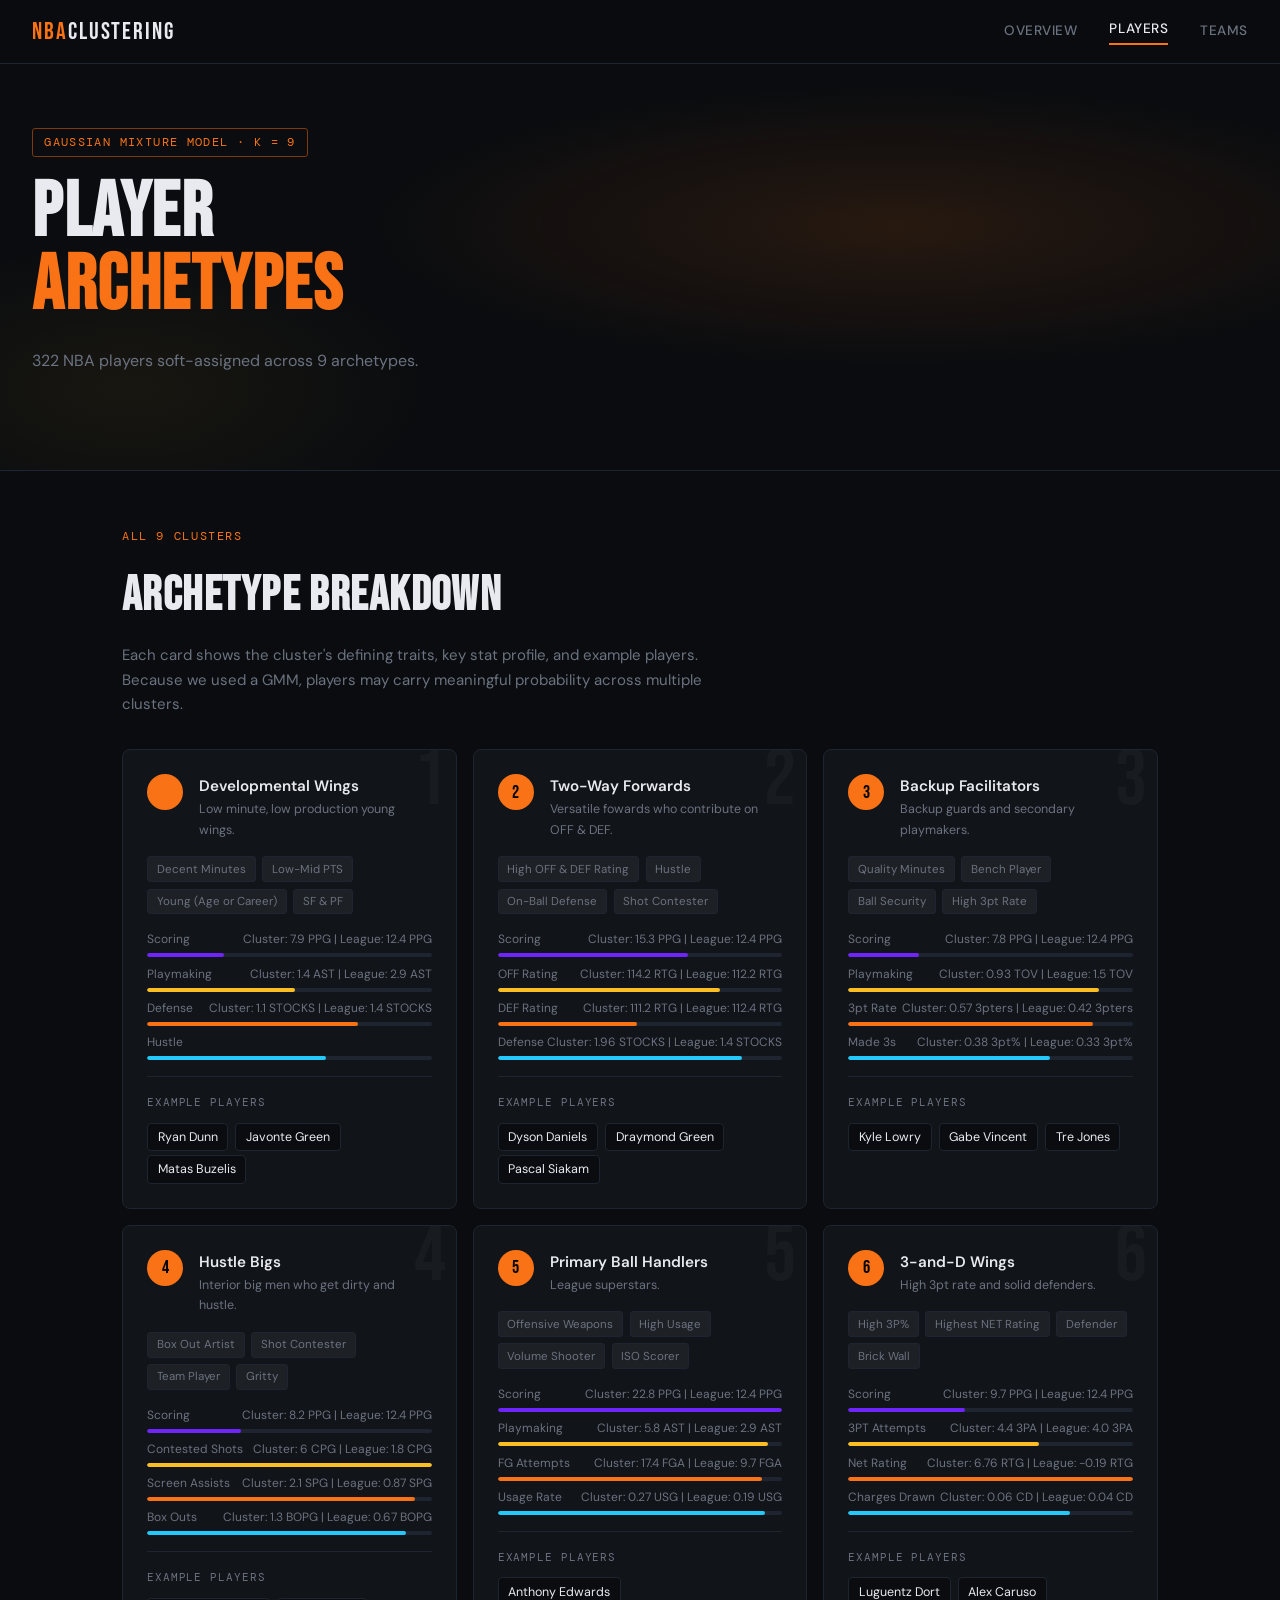
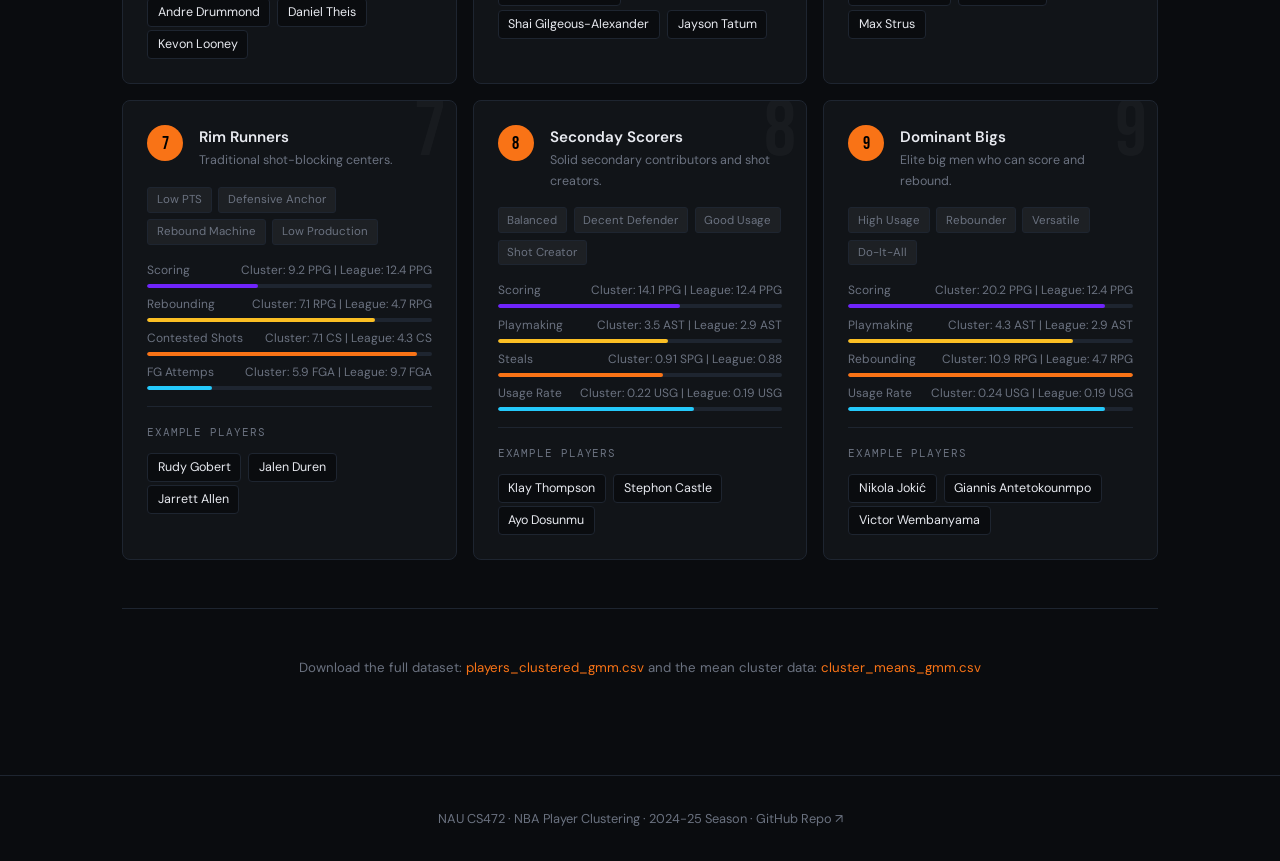
==== docs/players.html @ 8ed88660 "Added necessary GitHub pages .html files Added an index.html homepage breaking down our pipeline imp" ====
<!DOCTYPE html>
<html lang="en">

<head>
  <meta charset="UTF-8" />
  <meta name="viewport" content="width=device-width, initial-scale=1.0" />
  <title>Player Archetypes | NBA Clustering</title>
  <link rel="stylesheet" href="style.css" />
</head>

<body>

  <!-- nav bar -->
  <nav>
    <div class="nav-logo">NBA<span>Clustering</span></div>
    <a href="index.html">Overview</a>
    <a href="players.html" class="active">Players</a>
    <a href="teams.html">Teams</a>
  </nav>

  <!-- header -->
  <section class="hero" style="padding: 4rem 2rem 3.5rem;">
    <div class="hero-inner">
      <div class="hero-tag">Gaussian Mixture Model · k = 9</div>
      <h1 style="font-size: clamp(2.5rem, 6vw, 5rem);">Player<br><em>Archetypes</em></h1>
      <p class="hero-desc">
        322 NBA players soft-assigned across 9 archetypes.
      </p>
    </div>
  </section>

  <main class="page">

    <div class="section-label">All 9 Clusters</div>
    <h2 class="section-title">Archetype Breakdown</h2>
    <p class="section-sub" style="margin-bottom:2rem;">
      Each card shows the cluster's defining
      traits, key stat profile, and example players. Because we used a GMM, players may carry
      meaningful probability across multiple clusters.
    </p>

    <div class="cluster-grid">

      <!-- cluster 0 -->
      <div class="card cluster-card" data-num="1">
        <div class="cluster-header">
          <div class="cluster-num"></div>
          <div>
            <div class="cluster-title">Developmental Wings</div>
            <div class="cluster-sub">Low minute, low production young wings.</div>
          </div>
        </div>
        <div class="cluster-traits">
          <span class="trait">Decent Minutes</span>
          <span class="trait">Low-Mid PTS</span>
          <span class="trait">Young (Age or Career)</span>
          <span class="trait">SF & PF</span>
        </div>
        <div class="cluster-bar-row">
          <div class="cluster-bar-label"><span>Scoring</span>
            <span>Cluster: 7.9 PPG | League: 12.4 PPG</span>
          </div>
          <div class="cluster-bar-track">
            <div class="cluster-bar-fill purple" style="width:27%"></div>
          </div>
        </div>
        <div class="cluster-bar-row">
          <div class="cluster-bar-label"><span>Playmaking</span>
            <span>Cluster: 1.4 AST | League: 2.9 AST</span>
          </div>
          <div class="cluster-bar-track">
            <div class="cluster-bar-fill gold" style="width:52%"></div>
          </div>
        </div>
        <div class="cluster-bar-row">
          <div class="cluster-bar-label"><span>Defense</span>
            <span>Cluster: 1.1 STOCKS | League: 1.4 STOCKS</span>
          </div>
          <div class="cluster-bar-track">
            <div class="cluster-bar-fill" style="width:74%"></div>
          </div>
        </div>
        <div class="cluster-bar-row">
          <div class="cluster-bar-label"><span>Hustle</span></div>
          <div class="cluster-bar-track">
            <div class="cluster-bar-fill teal" style="width:63%"></div>
          </div>
        </div>
        <div class="cluster-players">
          <div class="cluster-players-label">Example Players</div>
          <span class="player-pill">Ryan Dunn</span>
          <span class="player-pill">Javonte Green</span>
          <span class="player-pill">Matas Buzelis</span>
        </div>
      </div>

      <!-- cluster 1 -->
      <div class="card cluster-card" data-num="2">
        <div class="cluster-header">
          <div class="cluster-num">2</div>
          <div>
            <div class="cluster-title">Two-Way Forwards</div>
            <div class="cluster-sub">Versatile fowards who contribute on OFF & DEF.</div>
          </div>
        </div>
        <div class="cluster-traits">
          <span class="trait">High OFF & DEF Rating</span>
          <span class="trait">Hustle</span>
          <span class="trait">On-Ball Defense</span>
          <span class="trait">Shot Contester</span>
        </div>
        <div class="cluster-bar-row">
          <div class="cluster-bar-label"><span>Scoring</span>
            <span>Cluster: 15.3 PPG | League: 12.4 PPG</span>
          </div>
          <div class="cluster-bar-track">
            <div class="cluster-bar-fill purple" style="width:67%"></div>
          </div>
        </div>
        <div class="cluster-bar-row">
          <div class="cluster-bar-label"><span>OFF Rating</span>
            <span>Cluster: 114.2 RTG | League: 112.2 RTG</span>
          </div>
          <div class="cluster-bar-track">
            <div class="cluster-bar-fill gold" style="width:78%"></div>
          </div>
        </div>
        <div class="cluster-bar-row">
          <div class="cluster-bar-label"><span>DEF Rating</span>
            <span>Cluster: 111.2 RTG | League: 112.4 RTG</span>
          </div>
          <div class="cluster-bar-track">
            <div class="cluster-bar-fill" style="width:49%"></div>
          </div>
        </div>
        <div class="cluster-bar-row">
          <div class="cluster-bar-label"><span>Defense</span>
            <span>Cluster: 1.96 STOCKS | League: 1.4 STOCKS</span>
          </div>
          <div class="cluster-bar-track">
            <div class="cluster-bar-fill teal" style="width:86%"></div>
          </div>
        </div>
        <div class="cluster-players">
          <div class="cluster-players-label">Example Players</div>
          <span class="player-pill">Dyson Daniels</span>
          <span class="player-pill">Draymond Green</span>
          <span class="player-pill">Pascal Siakam</span>
        </div>
      </div>

      <!-- cluster 2 -->
      <div class="card cluster-card" data-num="3">
        <div class="cluster-header">
          <div class="cluster-num">3</div>
          <div>
            <div class="cluster-title">Backup Facilitators</div>
            <div class="cluster-sub">Backup guards and secondary playmakers.</div>
          </div>
        </div>
        <div class="cluster-traits">
          <span class="trait">Quality Minutes</span>
          <span class="trait">Bench Player</span>
          <span class="trait">Ball Security</span>
          <span class="trait">High 3pt Rate</span>
        </div>
        <div class="cluster-bar-row">
          <div class="cluster-bar-label"><span>Scoring</span>
            <span>Cluster: 7.8 PPG | League: 12.4 PPG</span>
          </div>
          <div class="cluster-bar-track">
            <div class="cluster-bar-fill purple" style="width:25%"></div>
          </div>
        </div>
        <div class="cluster-bar-row">
          <div class="cluster-bar-label"><span>Playmaking</span>
            <span>Cluster: 0.93 TOV | League: 1.5 TOV</span>
          </div>
          <div class="cluster-bar-track">
            <div class="cluster-bar-fill gold" style="width:88%"></div>
          </div>
        </div>
        <div class="cluster-bar-row">
          <div class="cluster-bar-label"><span>3pt Rate</span>
            <span>Cluster: 0.57 3pters | League: 0.42 3pters</span>
          </div>
          <div class="cluster-bar-track">
            <div class="cluster-bar-fill" style="width:86%"></div>
          </div>
        </div>
        <div class="cluster-bar-row">
          <div class="cluster-bar-label"><span>Made 3s</span>
            <span>Cluster: 0.38 3pt% | League: 0.33 3pt%</span>
          </div>
          <div class="cluster-bar-track">
            <div class="cluster-bar-fill teal" style="width:71%"></div>
          </div>
        </div>
        <div class="cluster-players">
          <div class="cluster-players-label">Example Players</div>
          <span class="player-pill">Kyle Lowry</span>
          <span class="player-pill">Gabe Vincent</span>
          <span class="player-pill">Tre Jones</span>
        </div>
      </div>

      <!-- cluster 3 -->
      <div class="card cluster-card" data-num="4">
        <div class="cluster-header">
          <div class="cluster-num">4</div>
          <div>
            <div class="cluster-title">Hustle Bigs</div>
            <div class="cluster-sub">Interior big men who get dirty and hustle.</div>
          </div>
        </div>
        <div class="cluster-traits">
          <span class="trait">Box Out Artist</span>
          <span class="trait">Shot Contester</span>
          <span class="trait">Team Player</span>
          <span class="trait">Gritty</span>
        </div>
        <div class="cluster-bar-row">
          <div class="cluster-bar-label"><span>Scoring</span>
            <span>Cluster: 8.2 PPG | League: 12.4 PPG</span>
          </div>
          <div class="cluster-bar-track">
            <div class="cluster-bar-fill purple" style="width:33%"></div>
          </div>
        </div>
        <div class="cluster-bar-row">
          <div class="cluster-bar-label"><span>Contested Shots</span>
            <span>Cluster: 6 CPG | League: 1.8 CPG</span>
          </div>
          <div class="cluster-bar-track">
            <div class="cluster-bar-fill gold" style="width:100%"></div>
          </div>
        </div>
        <div class="cluster-bar-row">
          <div class="cluster-bar-label"><span>Screen Assists</span>
            <span>Cluster: 2.1 SPG | League: 0.87 SPG</span>
          </div>
          <div class="cluster-bar-track">
            <div class="cluster-bar-fill" style="width:94%"></div>
          </div>
        </div>
        <div class="cluster-bar-row">
          <div class="cluster-bar-label"><span>Box Outs</span>
            <span>Cluster: 1.3 BOPG | League: 0.67 BOPG</span>
          </div>
          <div class="cluster-bar-track">
            <div class="cluster-bar-fill teal" style="width: 91%"></div>
          </div>
        </div>
        <div class="cluster-players">
          <div class="cluster-players-label">Example Players</div>
          <span class="player-pill">Andre Drummond</span>
          <span class="player-pill">Daniel Theis</span>
          <span class="player-pill">Kevon Looney</span>
        </div>
      </div>

      <!-- cluster 4 -->
      <div class="card cluster-card" data-num="5">
        <div class="cluster-header">
          <div class="cluster-num">5</div>
          <div>
            <div class="cluster-title">Primary Ball Handlers</div>
            <div class="cluster-sub">League superstars.</div>
          </div>
        </div>
        <div class="cluster-traits">
          <span class="trait">Offensive Weapons</span>
          <span class="trait">High Usage</span>
          <span class="trait">Volume Shooter</span>
          <span class="trait">ISO Scorer</span>
        </div>
        <div class="cluster-bar-row">
          <div class="cluster-bar-label"><span>Scoring</span>
            <span>Cluster: 22.8 PPG | League: 12.4 PPG</span>
          </div>
          <div class="cluster-bar-track">
            <div class="cluster-bar-fill purple" style="width:100%"></div>
          </div>
        </div>
        <div class="cluster-bar-row">
          <div class="cluster-bar-label"><span>Playmaking</span>
            <span>Cluster: 5.8 AST | League: 2.9 AST</span>
          </div>
          <div class="cluster-bar-track">
            <div class="cluster-bar-fill gold" style="width:95%"></div>
          </div>
        </div>
        <div class="cluster-bar-row">
          <div class="cluster-bar-label"><span>FG Attempts</span>
            <span>Cluster: 17.4 FGA | League: 9.7 FGA</span>
          </div>
          <div class="cluster-bar-track">
            <div class="cluster-bar-fill" style="width:93%"></div>
          </div>
        </div>
        <div class="cluster-bar-row">
          <div class="cluster-bar-label"><span>Usage Rate</span>
            <span>Cluster: 0.27 USG | League: 0.19 USG</span>
          </div>
          <div class="cluster-bar-track">
            <div class="cluster-bar-fill teal" style="width:94%"></div>
          </div>
        </div>
        <div class="cluster-players">
          <div class="cluster-players-label">Example Players</div>
          <span class="player-pill">Anthony Edwards</span>
          <span class="player-pill">Shai Gilgeous-Alexander</span>
          <span class="player-pill">Jayson Tatum</span>
        </div>
      </div>

      <!-- cluster 5 -->
      <div class="card cluster-card" data-num="6">
        <div class="cluster-header">
          <div class="cluster-num">6</div>
          <div>
            <div class="cluster-title">3-and-D Wings</div>
            <div class="cluster-sub">High 3pt rate and solid defenders.</div>
          </div>
        </div>
        <div class="cluster-traits">
          <span class="trait">High 3P%</span>
          <span class="trait">Highest NET Rating</span>
          <span class="trait">Defender</span>
          <span class="trait">Brick Wall</span>
        </div>
        <div class="cluster-bar-row">
          <div class="cluster-bar-label"><span>Scoring</span>
            <span>Cluster: 9.7 PPG | League: 12.4 PPG</span>
          </div>
          <div class="cluster-bar-track">
            <div class="cluster-bar-fill purple" style="width:41%"></div>
          </div>
        </div>
        <div class="cluster-bar-row">
          <div class="cluster-bar-label"><span>3PT Attempts</span>
            <span>Cluster: 4.4 3PA | League: 4.0 3PA</span>
          </div>
          <div class="cluster-bar-track">
            <div class="cluster-bar-fill gold" style="width:67%"></div>
          </div>
        </div>
        <div class="cluster-bar-row">
          <div class="cluster-bar-label"><span>Net Rating</span>
            <span>Cluster: 6.76 RTG | League: -0.19 RTG </span>
          </div>
          <div class="cluster-bar-track">
            <div class="cluster-bar-fill" style="width:100%"></div>
          </div>
        </div>
        <div class="cluster-bar-row">
          <div class="cluster-bar-label"><span>Charges Drawn</span>
            <span>Cluster: 0.06 CD | League: 0.04 CD</span>
          </div>
          <div class="cluster-bar-track">
            <div class="cluster-bar-fill teal" style="width:78%"></div>
          </div>
        </div>
        <div class="cluster-players">
          <div class="cluster-players-label">Example Players</div>
          <span class="player-pill">Luguentz Dort</span>
          <span class="player-pill">Alex Caruso</span>
          <span class="player-pill">Max Strus</span>
        </div>
      </div>

      <!-- cluster 6 -->
      <div class="card cluster-card" data-num="7">
        <div class="cluster-header">
          <div class="cluster-num">7</div>
          <div>
            <div class="cluster-title">Rim Runners</div>
            <div class="cluster-sub">Traditional shot-blocking centers.</div>
          </div>
        </div>
        <div class="cluster-traits">
          <span class="trait">Low PTS</span>
          <span class="trait">Defensive Anchor</span>
          <span class="trait">Rebound Machine</span>
          <span class="trait">Low Production</span>
        </div>
        <div class="cluster-bar-row">
          <div class="cluster-bar-label"><span>Scoring</span>
            <span>Cluster: 9.2 PPG | League: 12.4 PPG</span>
          </div>
          <div class="cluster-bar-track">
            <div class="cluster-bar-fill purple" style="width:39%"></div>
          </div>
        </div>
        <div class="cluster-bar-row">
          <div class="cluster-bar-label"><span>Rebounding</span>
            <span>Cluster: 7.1 RPG | League: 4.7 RPG</span>
          </div>
          <div class="cluster-bar-track">
            <div class="cluster-bar-fill gold" style="width:80%"></div>
          </div>
        </div>
        <div class="cluster-bar-row">
          <div class="cluster-bar-label"><span>Contested Shots</span>
            <span>Cluster: 7.1 CS | League: 4.3 CS</span>
          </div>
          <div class="cluster-bar-track">
            <div class="cluster-bar-fill" style="width:95%"></div>
          </div>
        </div>
        <div class="cluster-bar-row">
          <div class="cluster-bar-label"><span>FG Attemps</span>
            <span>Cluster: 5.9 FGA | League: 9.7 FGA</span>
          </div>
          <div class="cluster-bar-track">
            <div class="cluster-bar-fill teal" style="width:23%"></div>
          </div>
        </div>
        <div class="cluster-players">
          <div class="cluster-players-label">Example Players</div>
          <span class="player-pill">Rudy Gobert</span>
          <span class="player-pill">Jalen Duren</span>
          <span class="player-pill">Jarrett Allen</span>
        </div>
      </div>

      <!-- cluster 7 -->
      <div class="card cluster-card" data-num="8">
        <div class="cluster-header">
          <div class="cluster-num">8</div>
          <div>
            <div class="cluster-title">Seconday Scorers</div>
            <div class="cluster-sub">Solid secondary contributors and shot creators.</div>
          </div>
        </div>
        <div class="cluster-traits">
          <span class="trait">Balanced</span>
          <span class="trait">Decent Defender</span>
          <span class="trait">Good Usage</span>
          <span class="trait">Shot Creator</span>
        </div>
        <div class="cluster-bar-row">
          <div class="cluster-bar-label"><span>Scoring</span>
            <span>Cluster: 14.1 PPG | League: 12.4 PPG</span>
          </div>
          <div class="cluster-bar-track">
            <div class="cluster-bar-fill purple" style="width:64%"></div>
          </div>
        </div>
        <div class="cluster-bar-row">
          <div class="cluster-bar-label"><span>Playmaking</span>
            <span>Cluster: 3.5 AST | League: 2.9 AST</span>
          </div>
          <div class="cluster-bar-track">
            <div class="cluster-bar-fill gold" style="width:60%"></div>
          </div>
        </div>
        <div class="cluster-bar-row">
          <div class="cluster-bar-label"><span>Steals</span>
            <span>Cluster: 0.91 SPG | League: 0.88</span>
          </div>
          <div class="cluster-bar-track">
            <div class="cluster-bar-fill" style="width:58%"></div>
          </div>
        </div>
        <div class="cluster-bar-row">
          <div class="cluster-bar-label"><span>Usage Rate</span>
            <span>Cluster: 0.22 USG | League: 0.19 USG</span>
          </div>
          <div class="cluster-bar-track">
            <div class="cluster-bar-fill teal" style="width:69%"></div>
          </div>
        </div>
        <div class="cluster-players">
          <div class="cluster-players-label">Example Players</div>
          <span class="player-pill">Klay Thompson</span>
          <span class="player-pill">Stephon Castle</span>
          <span class="player-pill">Ayo Dosunmu</span>
        </div>
      </div>

      <!-- cluster 8 -->
      <div class="card cluster-card" data-num="9">
        <div class="cluster-header">
          <div class="cluster-num">9</div>
          <div>
            <div class="cluster-title">Dominant Bigs</div>
            <div class="cluster-sub">Elite big men who can score and rebound.</div>
          </div>
        </div>
        <div class="cluster-traits">
          <span class="trait">High Usage</span>
          <span class="trait">Rebounder</span>
          <span class="trait">Versatile</span>
          <span class="trait">Do-It-All</span>
        </div>
        <div class="cluster-bar-row">
          <div class="cluster-bar-label"><span>Scoring</span>
            <span>Cluster: 20.2 PPG | League: 12.4 PPG</span>
          </div>
          <div class="cluster-bar-track">
            <div class="cluster-bar-fill purple" style="width:90%"></div>
          </div>
        </div>
        <div class="cluster-bar-row">
          <div class="cluster-bar-label"><span>Playmaking</span>
            <span>Cluster: 4.3 AST | League: 2.9 AST</span>
          </div>
          <div class="cluster-bar-track">
            <div class="cluster-bar-fill gold" style="width:79%"></div>
          </div>
        </div>
        <div class="cluster-bar-row">
          <div class="cluster-bar-label"><span>Rebounding</span>
            <span>Cluster: 10.9 RPG | League: 4.7 RPG</span>
          </div>
          <div class="cluster-bar-track">
            <div class="cluster-bar-fill" style="width:100%"></div>
          </div>
        </div>
        <div class="cluster-bar-row">
          <div class="cluster-bar-label"><span>Usage Rate</span>
            <span>Cluster: 0.24 USG | League: 0.19 USG</span>
          </div>
          <div class="cluster-bar-track">
            <div class="cluster-bar-fill teal" style="width:90%"></div>
          </div>
        </div>
        <div class="cluster-players">
          <div class="cluster-players-label">Example Players</div>
          <span class="player-pill">Nikola Jokić</span>
          <span class="player-pill">Giannis Antetokounmpo</span>
          <span class="player-pill">Victor Wembanyama</span>
        </div>
      </div>

    </div>

    <!-- end cluster-grid -->

    <hr class="divider" />

    <p style="font-size:.83rem; color:var(--muted); text-align:center;">
      Download the full dataset: <a href="/outputs/players_clustered_gmm.csv" download>players_clustered_gmm.csv</a>
      and
      the mean cluster data: <a href="/outputs/cluster_means_gmm.csv" download>cluster_means_gmm.csv</a>
    </p>

  </main>

  <footer>
    NAU CS472 · NBA Player Clustering · 2024-25 Season ·
    <a href="https://github.com/dr3w-mg/CS472-NBA-Clustering" target="_blank">GitHub Repo ↗</a>
  </footer>

</body>

</html>
---- docs/style.css ----
@import url('https://fonts.googleapis.com/css2?family=Bebas+Neue&family=DM+Sans:wght@300;400;500;600&family=DM+Mono:wght@400;500&display=swap');

/* constants */
:root {
  --bg: #0a0c0f;
  --bg-card: #111418;
  --bg-hover: #181d24;
  --border: #1e2530;
  --orange: #f97316;
  --orange-dim: #7c3a0d;
  --gold: #fbbf24;
  --purple: #6f24fb;
  --teal: #24c9fb;
  --text: #e8eaf0;
  --muted: #6b7280;
  --subtle: #374151;
  --nav-h: 64px;
}

/* reset */
*,
*::before,
*::after {
  box-sizing: border-box;
  margin: 0;
  padding: 0;
}

html {
  scroll-behavior: smooth;
}

body {
  background: var(--bg);
  color: var(--text);
  font-family: 'DM Sans', sans-serif;
  font-size: 15px;
  line-height: 1.65;
  min-height: 100vh;
}

a {
  color: var(--orange);
  text-decoration: none;
}

a:hover {
  text-decoration: underline;
}

img {
  max-width: 100%;
  display: block;
}

/* nav bar */
nav {
  position: sticky;
  top: 0;
  z-index: 100;
  height: var(--nav-h);
  background: rgba(10, 12, 15, 0.92);
  backdrop-filter: blur(12px);
  border-bottom: 1px solid var(--border);
  display: flex;
  align-items: center;
  padding: 0 2rem;
  gap: 2rem;
}

.nav-logo {
  font-family: 'Bebas Neue', sans-serif;
  font-size: 1.5rem;
  letter-spacing: .08em;
  color: var(--orange);
  white-space: nowrap;
  margin-right: auto;
}

.nav-logo span {
  color: var(--text);
}

nav a {
  font-size: .85rem;
  font-weight: 500;
  letter-spacing: .04em;
  color: var(--muted);
  text-transform: uppercase;
  transition: color .2s;
}

nav a:hover,
nav a.active {
  color: var(--text);
  text-decoration: none;
}

nav a.active {
  border-bottom: 2px solid var(--orange);
  padding-bottom: 2px;
}

.nav-csv {
  margin-left: auto;
  display: flex;
  gap: .75rem;
}

.csv-btn {
  font-family: 'DM Mono', monospace;
  font-size: .72rem;
  background: transparent;
  border: 1px solid var(--border);
  color: var(--muted);
  padding: .3rem .7rem;
  border-radius: 4px;
  transition: all .2s;
}

.csv-btn:hover {
  border-color: var(--orange);
  color: var(--orange);
  text-decoration: none;
}

/* header */
.hero {
  position: relative;
  padding: 6rem 2rem 5rem;
  overflow: hidden;
  border-bottom: 1px solid var(--border);
}

.hero::before {
  content: '';
  position: absolute;
  inset: 0;
  background:
    radial-gradient(ellipse 60% 50% at 70% 40%, rgba(249, 115, 22, .12) 0%, transparent 70%),
    radial-gradient(ellipse 40% 60% at 10% 80%, rgba(251, 191, 36, .06) 0%, transparent 60%);
  pointer-events: none;
}

.hero-inner {
  max-width: 900px;
  position: relative;
}

.hero-tag {
  display: inline-block;
  font-family: 'DM Mono', monospace;
  font-size: .72rem;
  letter-spacing: .12em;
  color: var(--orange);
  text-transform: uppercase;
  border: 1px solid var(--orange-dim);
  padding: .25rem .7rem;
  border-radius: 3px;
  margin-bottom: 1.25rem;
}

.hero h1 {
  font-family: 'Bebas Neue', sans-serif;
  font-size: clamp(3.5rem, 9vw, 7rem);
  line-height: .95;
  letter-spacing: .02em;
  color: var(--text);
  margin-bottom: 1.5rem;
}

.hero h1 em {
  font-style: normal;
  color: var(--orange);
}

.hero-desc {
  max-width: 580px;
  color: var(--muted);
  font-size: 1rem;
  line-height: 1.7;
  margin-bottom: 2.5rem;
}

.hero-stats {
  display: flex;
  gap: 2.5rem;
  flex-wrap: wrap;
}

.hero-stat strong {
  display: block;
  font-family: 'Bebas Neue', sans-serif;
  font-size: 2.4rem;
  color: var(--orange);
  line-height: 1;
}

.hero-stat span {
  font-size: .8rem;
  color: var(--muted);
  text-transform: uppercase;
  letter-spacing: .06em;
}

/* page layout */
.page {
  max-width: 1100px;
  margin: 0 auto;
  padding: 3.5rem 2rem 6rem;
}

.section-label {
  font-family: 'DM Mono', monospace;
  font-size: .72rem;
  letter-spacing: .14em;
  color: var(--orange);
  text-transform: uppercase;
  margin-bottom: .6rem;
}

.section-title {
  font-family: 'Bebas Neue', sans-serif;
  font-size: clamp(2rem, 4vw, 3rem);
  letter-spacing: .03em;
  margin-bottom: .5rem;
}

.section-sub {
  color: var(--muted);
  max-width: 620px;
  margin-bottom: 2.5rem;
}

/* cards */
.card {
  background: var(--bg-card);
  border: 1px solid var(--border);
  border-radius: 8px;
  padding: 1.5rem;
  transition: border-color .2s, background .2s;
}

.card:hover {
  border-color: var(--subtle);
  background: var(--bg-hover);
}

/* pipeline steps */
.pipeline {
  display: grid;
  grid-template-columns: repeat(auto-fit, minmax(220px, 1fr));
  gap: 1px;
  background: var(--border);
  border: 1px solid var(--border);
  border-radius: 8px;
  overflow: hidden;
  margin-top: 2rem;
}

.pipeline-step {
  background: var(--bg-card);
  padding: 1.75rem 1.5rem;
  transition: background .2s;
}

.pipeline-step:hover {
  background: var(--bg-hover);
}

.step-num {
  font-family: 'Bebas Neue', sans-serif;
  font-size: 3rem;
  color: var(--border);
  line-height: 1;
  margin-bottom: .5rem;
}

.pipeline-step h3 {
  font-size: .9rem;
  font-weight: 600;
  letter-spacing: .03em;
  margin-bottom: .4rem;
}

.pipeline-step p {
  font-size: .83rem;
  color: var(--muted);
}

/* api sources */
.sources-grid {
  display: grid;
  grid-template-columns: repeat(auto-fit, minmax(260px, 1fr));
  gap: 1rem;
  margin-top: 2rem;
}

.source-card {
  border-left: 3px solid var(--orange);
  padding-left: 1.2rem;
}

.source-card h3 {
  font-size: .95rem;
  font-weight: 600;
  margin-bottom: .3rem;
}

.source-card p {
  font-size: .82rem;
  color: var(--muted);
}

.source-card .tags {
  display: flex;
  flex-wrap: wrap;
  gap: .4rem;
  margin-top: .7rem;
}

.tag {
  font-family: 'DM Mono', monospace;
  font-size: .68rem;
  background: rgba(249, 115, 22, .1);
  color: var(--orange);
  border: 1px solid var(--orange-dim);
  padding: .15rem .5rem;
  border-radius: 3px;
}

/* methodology grid */
.method-grid {
  display: grid;
  grid-template-columns: 1fr 1fr;
  gap: 1.25rem;
  margin-top: 2rem;
}

@media (max-width: 640px) {
  .method-grid {
    grid-template-columns: 1fr;
  }
}

.method-card h3 {
  font-size: .9rem;
  font-weight: 600;
  margin-bottom: .5rem;
  display: flex;
  align-items: center;
  gap: .5rem;
}

.method-card h3 .icon {
  width: 22px;
  height: 22px;
  background: var(--orange);
  border-radius: 4px;
  display: flex;
  align-items: center;
  justify-content: center;
  font-size: .65rem;
  color: #000;
  font-weight: 700;
}

.method-card p {
  font-size: .83rem;
  color: var(--muted);
}

/* player cluster grid */
.cluster-grid {
  display: grid;
  grid-template-columns: repeat(auto-fill, minmax(300px, 1fr));
  gap: 1rem;
}

.cluster-card {
  position: relative;
  overflow: hidden;
}

.cluster-card::after {
  content: attr(data-num);
  position: absolute;
  top: -10px;
  right: 10px;
  font-family: 'Bebas Neue', sans-serif;
  font-size: 5rem;
  color: rgba(255, 255, 255, .03);
  line-height: 1;
  pointer-events: none;
}

.cluster-header {
  display: flex;
  align-items: flex-start;
  gap: 1rem;
  margin-bottom: 1rem;
}

.cluster-num {
  flex-shrink: 0;
  width: 36px;
  height: 36px;
  border-radius: 50%;
  background: var(--orange);
  color: #000;
  font-family: 'Bebas Neue', sans-serif;
  font-size: 1.1rem;
  display: flex;
  align-items: center;
  justify-content: center;
}

.cluster-title {
  font-weight: 600;
  font-size: .95rem;
}

.cluster-sub {
  font-size: .78rem;
  color: var(--muted);
}

.cluster-traits {
  display: flex;
  flex-wrap: wrap;
  gap: .4rem;
  margin-bottom: 1rem;
}

.trait {
  font-size: .72rem;
  background: rgba(255, 255, 255, .05);
  border: 1px solid var(--border);
  color: var(--muted);
  padding: .15rem .55rem;
  border-radius: 3px;
}

.cluster-bar-row {
  margin-bottom: .45rem;
}

.cluster-bar-label {
  display: flex;
  justify-content: space-between;
  font-size: .75rem;
  color: var(--muted);
  margin-bottom: .2rem;
}

.cluster-bar-track {
  height: 4px;
  background: var(--border);
  border-radius: 99px;
  overflow: hidden;
}

.cluster-bar-fill {
  height: 100%;
  background: var(--orange);
  border-radius: 99px;
  transition: width .6s ease;
}

.cluster-bar-fill.gold {
  background: var(--gold);
}

.cluster-bar-fill.teal {
  background: var(--teal);
}

.cluster-bar-fill.purple {
  background: var(--purple);
}

.cluster-players {
  margin-top: 1rem;
  padding-top: 1rem;
  border-top: 1px solid var(--border);
}

.cluster-players-label {
  font-size: .7rem;
  letter-spacing: .08em;
  text-transform: uppercase;
  color: var(--muted);
  margin-bottom: .5rem;
  font-family: 'DM Mono', monospace;
}

.player-pill {
  display: inline-block;
  font-size: .78rem;
  color: var(--text);
  background: var(--bg);
  border: 1px solid var(--border);
  padding: .2rem .6rem;
  border-radius: 4px;
  margin: .2rem .2rem 0 0;
}

/* team grid */
.team-intro {
  display: grid;
  grid-template-columns: 1fr 1fr;
  gap: 1.25rem;
  margin-bottom: 2.5rem;
}

@media (max-width: 640px) {
  .team-intro {
    grid-template-columns: 1fr;
  }
}

.dist-bar {
  margin-bottom: .6rem;
}

.dist-label {
  display: flex;
  justify-content: space-between;
  font-size: .75rem;
  color: var(--muted);
  margin-bottom: .25rem;
}

.dist-track {
  height: 6px;
  background: var(--border);
  border-radius: 99px;
  overflow: hidden;
  display: flex;
  gap: 1px;
}

.dist-seg {
  height: 100%;
}

/* recommendations table */
.rec-table-wrap {
  overflow-x: auto;
  margin-top: 2rem;
}

table {
  width: 100%;
  border-collapse: collapse;
  font-size: .83rem;
}

thead th {
  text-align: left;
  font-family: 'DM Mono', monospace;
  font-size: .7rem;
  letter-spacing: .1em;
  text-transform: uppercase;
  color: var(--muted);
  border-bottom: 1px solid var(--border);
  padding: .6rem 1rem;
}

tbody tr {
  border-bottom: 1px solid var(--border);
  transition: background .15s;
}

tbody tr:hover {
  background: var(--bg-hover);
}

tbody td {
  padding: .65rem 1rem;
}

.match-score {
  display: inline-block;
  font-family: 'DM Mono', monospace;
  font-size: .78rem;
  font-weight: 550;
  padding: .15rem .55rem;
  border-radius: 3px;
}

.match {
  color: #e8eaf0;
  font-size: .78rem;
}

/* footer */
footer {
  border-top: 1px solid var(--border);
  padding: 2rem;
  text-align: center;
  font-size: .8rem;
  color: var(--muted);
}

footer a {
  color: var(--muted);
}

footer a:hover {
  color: var(--orange);
}

/* divider */
.divider {
  border: none;
  border-top: 1px solid var(--border);
  margin: 3rem 0;
}

/* responsive nav */
@media (max-width: 600px) {
  .nav-csv {
    display: none;
  }

  .hero-stats {
    gap: 1.5rem;
  }
}
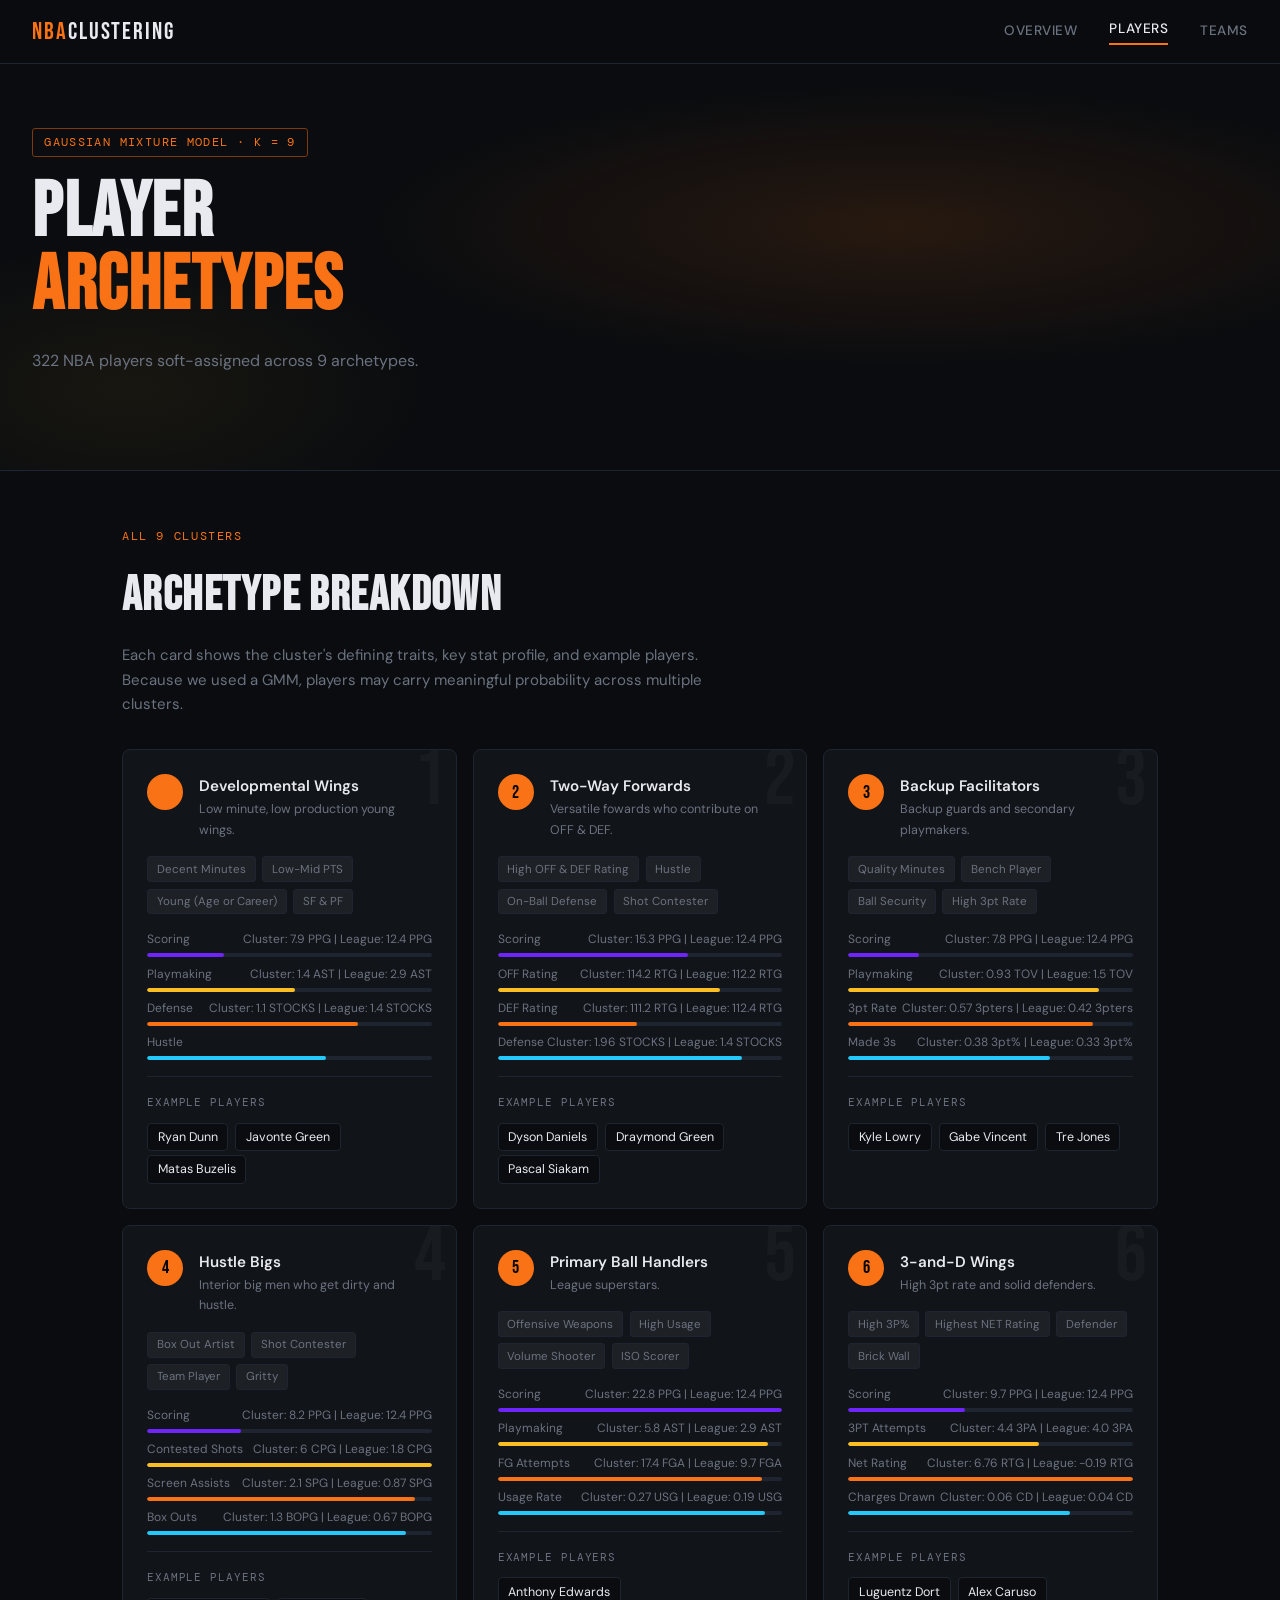
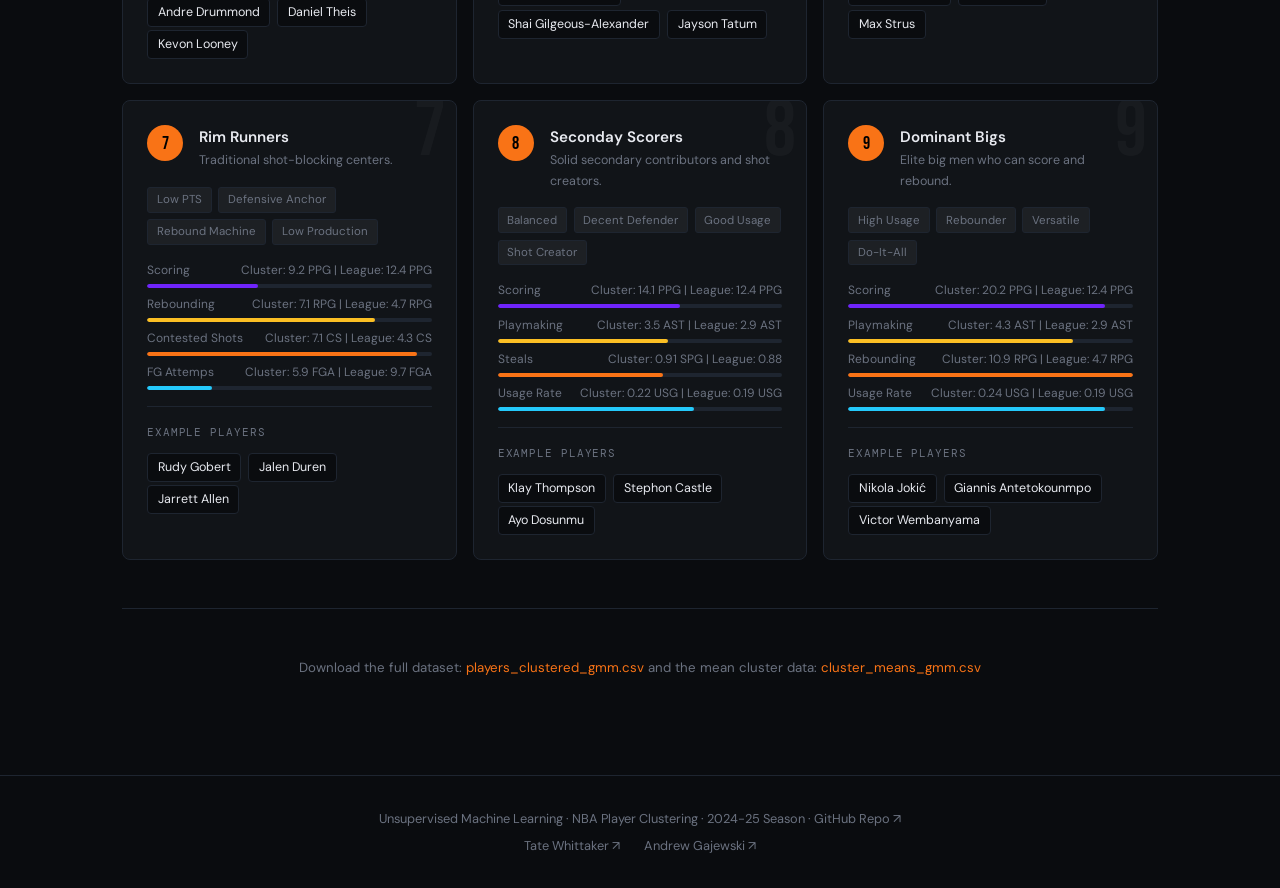
==== commit 8c022012: "Updated files In index.html, removed all instances of NAU CS 472. Added the BIC/AIC and PCA graphs. " ====
--- a/docs/players.html
+++ b/docs/players.html
@@ -549,8 +549,12 @@
   </main>
 
   <footer>
-    NAU CS472 · NBA Player Clustering · 2024-25 Season ·
+    Unsupervised Machine Learning · NBA Player Clustering · 2024-25 Season ·
     <a href="https://github.com/dr3w-mg/CS472-NBA-Clustering" target="_blank">GitHub Repo ↗</a>
+    <div class="footer-names">
+      <a href="https://www.linkedin.com/in/tate-whittaker-1885393a6/" target="_blank">Tate Whittaker ↗</a>
+      <a href="https://www.linkedin.com/in/andrew-gajewski-2046b8279/" target="_blank">Andrew Gajewski ↗</a>
+    </div>
   </footer>
 
 </body>
--- a/docs/style.css
+++ b/docs/style.css
@@ -627,4 +627,50 @@
   .hero-stats {
     gap: 1.5rem;
   }
+}
+
+/* graphs */
+.model-images {
+  display: flex;
+  justify-content: center;
+  align-items: flex-start;
+  gap: 1.5rem;
+  margin-top: 2rem;
+  flex-wrap: wrap;
+}
+
+.model-images figure {
+  flex: 1;
+  min-width: 280px;
+  margin: 0;
+  background: var(--card-bg);
+  border: 1px solid var(--border);
+  border-radius: 12px;
+  padding: 1rem;
+  display: flex;
+  flex-direction: column;
+  align-items: center;
+}
+
+.model-images figure img {
+  max-width: 100%;
+  height: auto;
+  border-radius: 6px;
+  display: block;
+}
+
+.model-images figcaption {
+  margin-top: 0.6rem;
+  font-size: 0.78rem;
+  color: var(--muted);
+  text-align: center;
+}
+
+/* footer names */
+.footer-names {
+  margin-top: 0.4rem;
+  display: flex;
+  justify-content: center;
+  gap: 1.5rem;
+  font-size: 0.8rem;
 }
